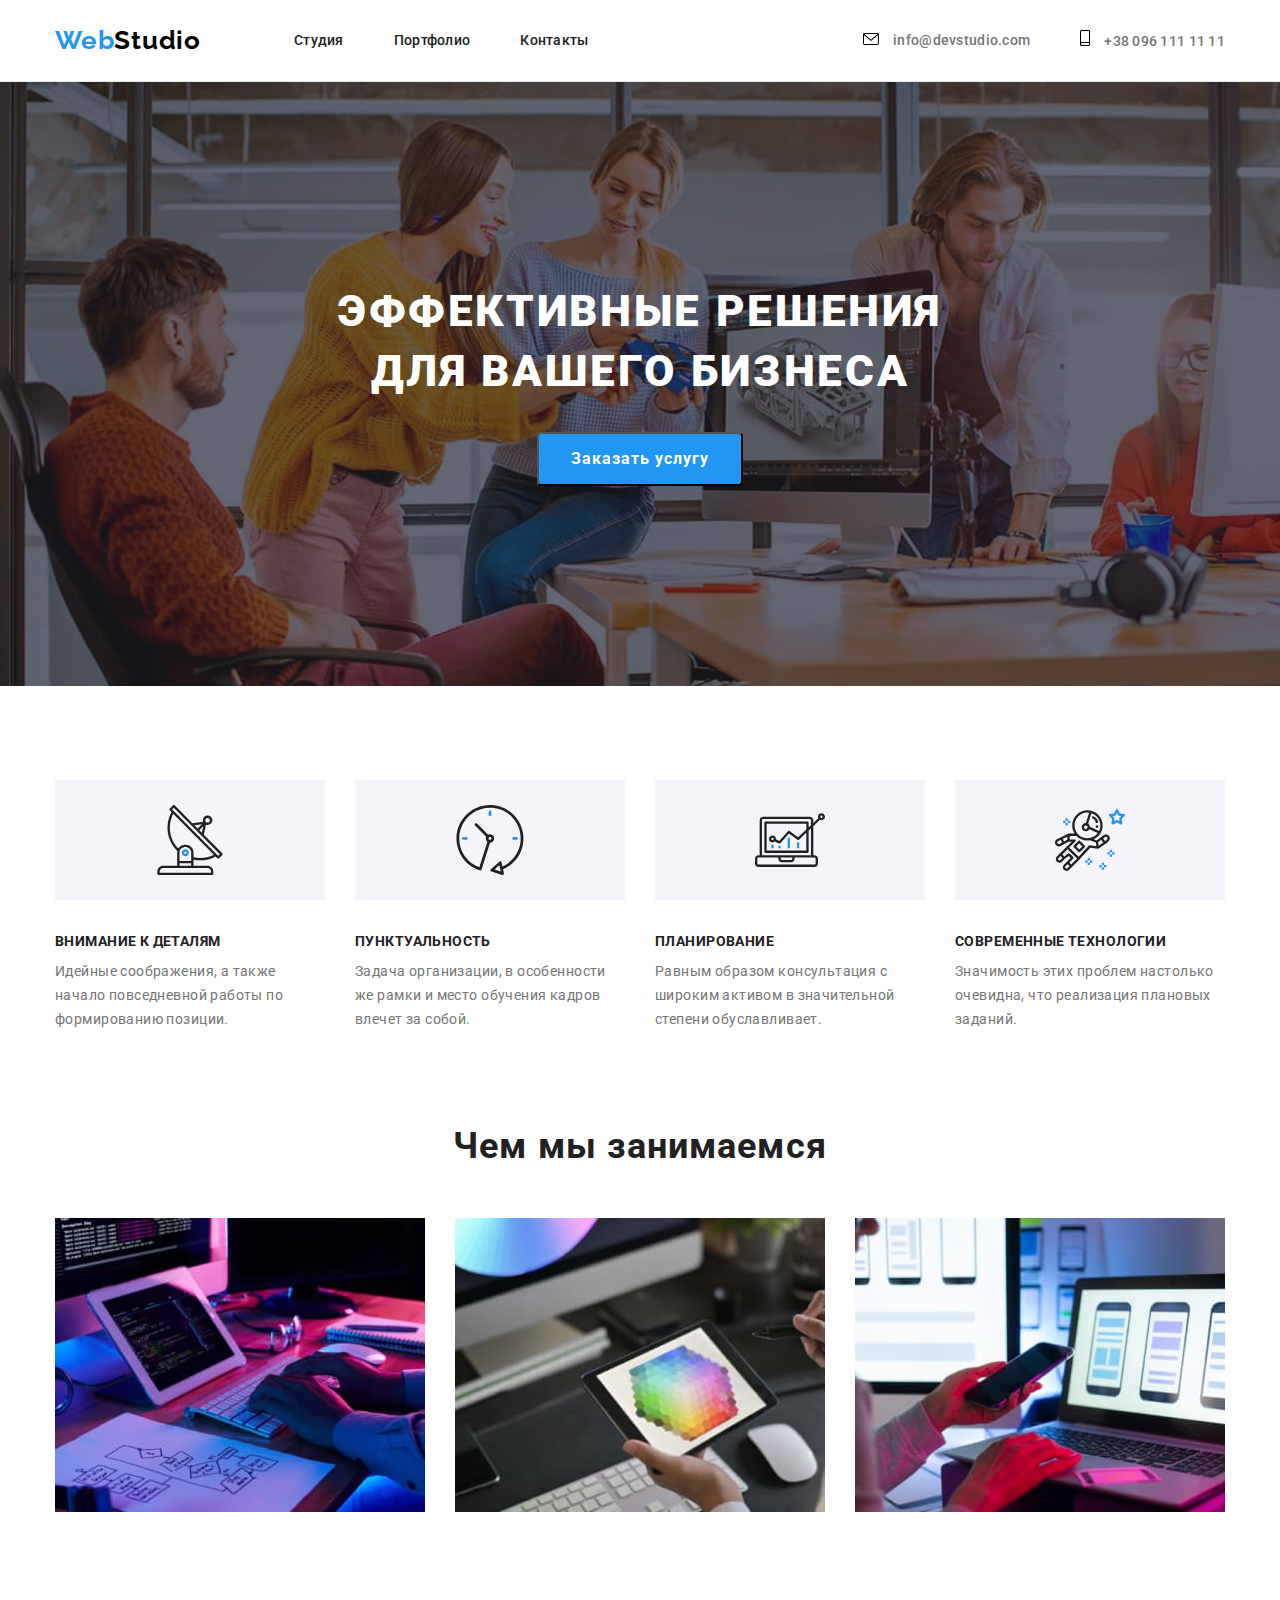
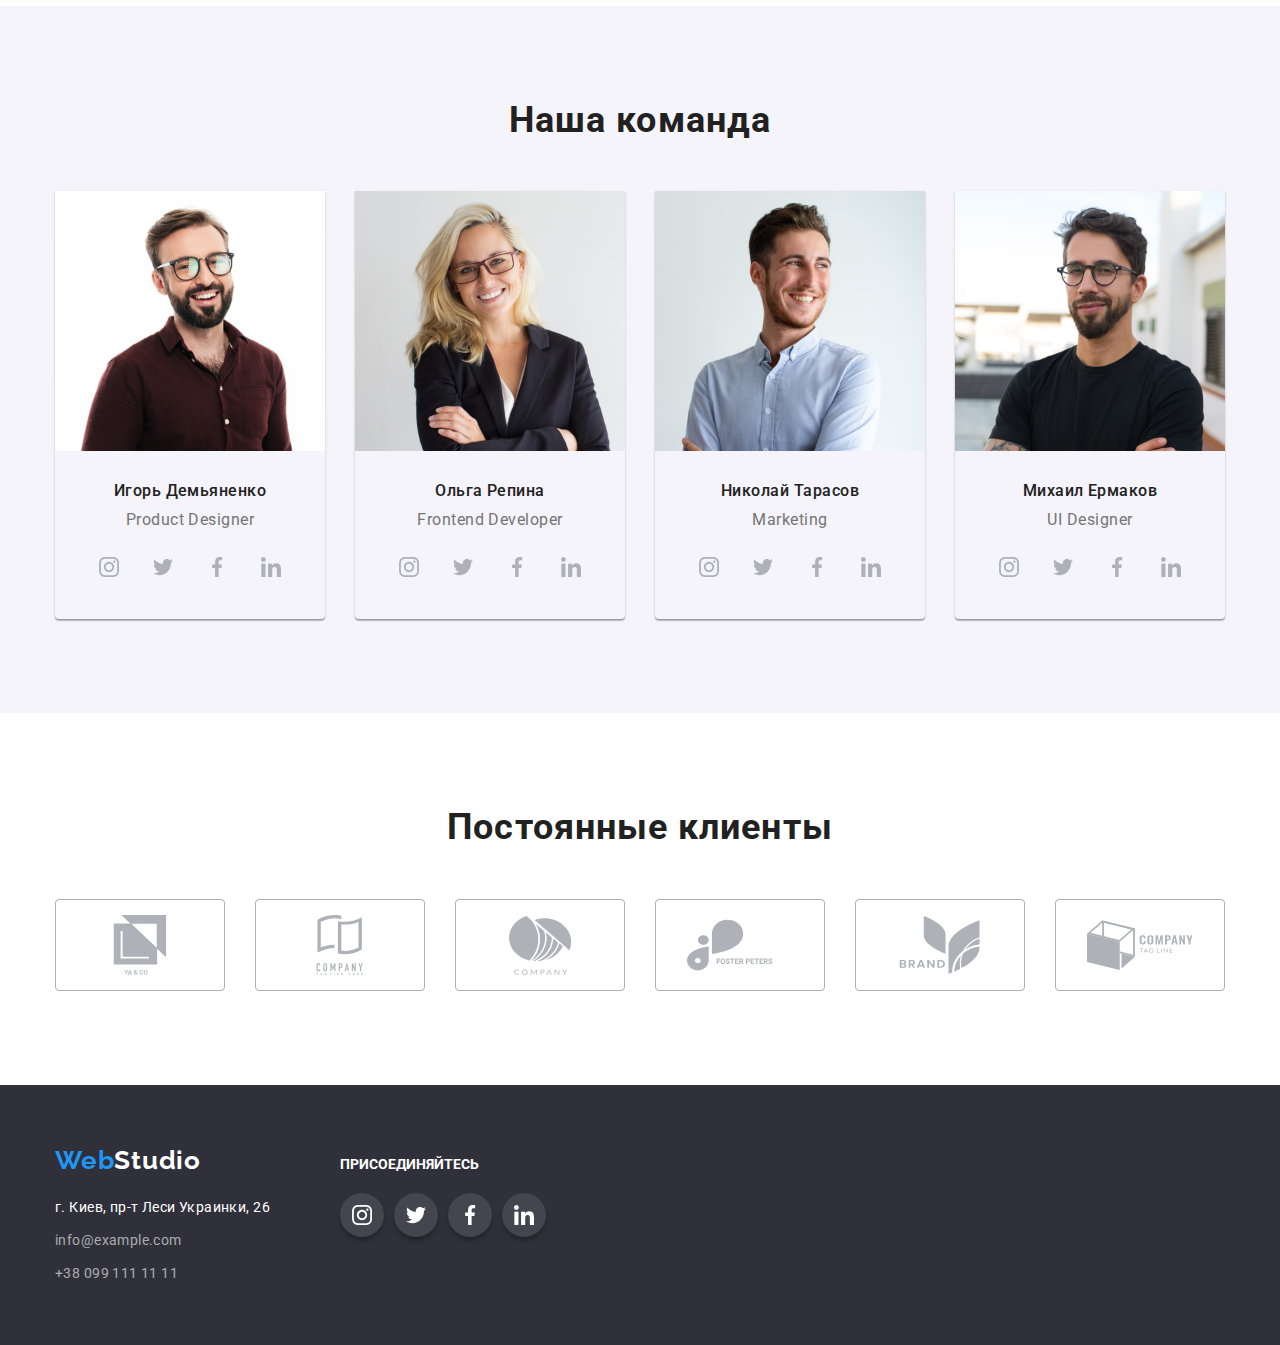
==== index.html @ 536eae1a "hw" ====
<!DOCTYPE html>
<html lang="ru">
  <head>
    <meta charset="UTF-8" />
    <meta http-equiv="X-UA-Compatible" content="IE=edge" />
    <meta name="viewport" content="width=device-width, initial-scale=1.0" />
    <title>Главная</title>
    
    <link rel="preconnect" href="https://fonts.googleapis.com" />
    <link rel="preconnect" href="https://fonts.gstatic.com" crossorigin />
    <link
      href="https://fonts.googleapis.com/css2?family=Raleway:wght@700&family=Roboto:wght@400;500;700;900&display=swap"
      rel="stylesheet"
    />
    <link rel="stylesheet" href="https://cdn.jsdelivr.net/npm/modern-normalize@1.1.0/modern-normalize.min.css">
    <link rel="stylesheet" href="./css/styles.css" />
  </head>
  <body>
    <!--Шапка-->
    <header class="page-header">
      <div class="container page-header-container">
        <nav class="page-nav link">
         <a href="" lang="en" class="logo link"><span class="acsent-logo">Web</span>Studio</a> 
         <ul class="menu-list  list" > 
           <li class="menu-li">
             <a class="menu-link" href="./index.html">Студия</a>
           </li>
           <li class="menu-li">
             <a class="menu-link" href="./portfolio.html">Портфолио</a>
           </li>
           <li class="menu-li">
             <a class="menu-link" href="">Контакты</a>
           </li>
         </ul>
       </nav> 
       <ul class="list contacts-list">
         <li class="contacts-li">
          <svg class="contacts-icon"  width="16" height="12">
            <use href="./images/svg/sprite.svg#e-mail"></use>
          </svg>
         <a class="email link" href="mailto:info@devstudio.com">info@devstudio.com</a>
         </li>
         <li class="contacts-li">
          <svg class="contacts-icon"  width="10" height="16">
            <use href="./images/svg/sprite.svg#smartphone"></use>
          </svg>
         <a class="phone-number link"  href="tel:+380961111111">+38 096 111 11 11</a>
         </li>
       </ul>
       </div> 
    </header>

    <!--Тело-->
    <main class="page-main">
      <section class="hero">
        <div class="container"> 
          <h1 class="hero-title">Эффективные решения для вашего бизнеса</h1>
          <button class="hero-button" type="button" >Заказать услугу</button>
        </div>
      </section>

      <section class="section">
        <div class="container">
          <h2 class="work-process-title" >Как мы работаем</h2>
        <ul class="work-process-list  list">
          <li class="process-list">
              <h3 class="process-list-title">Внимание к деталям</h3>
              <p  class="process-text">
                Идейные соображения, а также начало повседневной работы по
                формированию позиции.
              </p>
          </li>
          <li class="process-list">
            <h3 class="process-list-title" >Пунктуальность</h3>
            <p class="process-text">
              Задача организации, в особенности же рамки и место обучения кадров
              влечет за собой.
            </p>
          </li>
          <li class="process-list">
            <h3 class="process-list-title">Планирование</h3>
            <p class="process-text">
              Равным образом консультация с широким активом в значительной
              степени обуславливает.
            </p>
          </li>
          <li class="process-list">
            <h3 class="process-list-title">Современные технологии</h3>
            <p class="process-text">
              Значимость этих проблем настолько очевидна, что реализация
              плановых заданий.
            </p>
          </li>
        </ul>
        </div>
        
      </section>
      <!--Что мы делаем-->
      <section class="work section">
        <div class="container">
         <h2 class="whatwedo-title">Чем мы занимаемся</h2>
        <ul class="work-list  list">
          <li class="allproducts">
            <a href="">
              <img
                src="./images/whatwedo/photo1.jpg"
                alt="На фото изображен процесс работы за планшетом с клавиатурой"
              />
            </a>
          </li>
          <li class="allproducts">
            <a href="">
              <img
                src="./images/whatwedo/photo2.jpg"
                alt="На фото изображен планшет с цветовой палитрой на экране"
            /></a>
          </li>
          <li class="allproducts">
            <a href="">
              <img
                src="./images/whatwedo/photo3.jpg"
                alt=" На фото изображены  телефон и ноутбук"
            /></a>
          </li>
        </ul> 
        </div>
        
      </section>
      <!--Команда-->
      <section class="team section">
        <div class=" container">
          <h2 class="our-team">Наша команда</h2>
          <ul class="team-list list">
            <li class="team-member">
              <img
                src="./images/team/Igor.jpg"
                alt="Портрет члена команды"
                width="270"
                height="260"
              /> 
              <div class="team-member-div">
                <h3 class="team-member-name">Игорь Демьяненко</h3>
              <p class="job-title" lang="en">Product Designer</p>
              <ul class="social-icon-list list">
                <li class="social-icon-list-item">
                  <a href="" class="social-icon-list-link">
                    <svg class="social-icon-list-icon" width="20" height="20">
                      <use href="./images/svg/sprite.svg#instagram"></use>
                    </svg>
                  </a>
                </li>
                <li class="social-icon-list-item">
                  <a href="" class="social-icon-list-link">
                    <svg class="social-icon-list-icon" width="20" height="20">
                      <use href="./images/svg/sprite.svg#twitter"></use>
                    </svg>
                  </a>
                </li>
                <li class="social-icon-list-item">
                  <a href="" class="social-icon-list-link">
                    <svg class="social-icon-list-icon" width="20" height="20">
                      <use href="./images/svg/sprite.svg#facebook"></use>
                    </svg>
                  </a>
                </li>
                <li class="social-icon-list-item">
                  <a href="" class="social-icon-list-link">
                    <svg class="social-icon-list-icon" width="20" height="20">
                      <use href="./images/svg/sprite.svg#linkedin"></use>
                    </svg>
                  </a>
                </li>
              </ul>
              </div>
            </li>
            <li class="team-member">
              <img
                src="./images/team/Olga.jpg"
                alt="Портрет члена команды"
                width="270"
                height="260"
              />
              <div class="team-member-div">
                <h3 class="team-member-name">Ольга Репина</h3>
                <p class="job-title" lang="en">Frontend Developer</p>
                <ul class="social-icon-list list">
                  <li class="social-icon-list-item">
                    <a href="" class="social-icon-list-link">
                      <svg class="social-icon-list-icon" width="20" height="20">
                        <use href="./images/svg/sprite.svg#instagram"></use>
                      </svg>
                    </a>
                  </li>
                  <li class="social-icon-list-item">
                    <a href="" class="social-icon-list-link">
                      <svg class="social-icon-list-icon" width="20" height="20">
                        <use href="./images/svg/sprite.svg#twitter"></use>
                      </svg>
                    </a>
                  </li>
                  <li class="social-icon-list-item">
                    <a href="" class="social-icon-list-link">
                      <svg class="social-icon-list-icon" width="20" height="20">
                        <use href="./images/svg/sprite.svg#facebook"></use>
                      </svg>
                    </a>
                  </li>
                  <li class="social-icon-list-item">
                    <a href="" class="social-icon-list-link">
                      <svg class="social-icon-list-icon" width="20" height="20">
                        <use href="./images/svg/sprite.svg#linkedin"></use>
                      </svg>
                    </a>
                  </li>
                </ul>
              </div>
            </li>
            <li class="team-member">
              <img
                src="./images/team/Nikola.jpg"
                alt="Портрет члена команды"
                width="270"
                height="260"
              /> 
              <div class="team-member-div">
                <h3 class="team-member-name">Николай Тарасов</h3>
              <p class="job-title" lang="en">Marketing</p>
              <ul class="social-icon-list list">
                <li class="social-icon-list-item">
                  <a href="" class="social-icon-list-link">
                    <svg class="social-icon-list-icon" width="20" height="20">
                      <use href="./images/svg/sprite.svg#instagram"></use>
                    </svg>
                  </a>
                </li>
                <li class="social-icon-list-item">
                  <a href="" class="social-icon-list-link">
                    <svg class="social-icon-list-icon" width="20" height="20">
                      <use href="./images/svg/sprite.svg#twitter"></use>
                    </svg>
                  </a>
                </li>
                <li class="social-icon-list-item">
                  <a href="" class="social-icon-list-link">
                    <svg class="social-icon-list-icon" width="20" height="20">
                      <use href="./images/svg/sprite.svg#facebook"></use>
                    </svg>
                  </a>
                </li>
                <li class="social-icon-list-item">
                  <a href="" class="social-icon-list-link">
                    <svg class="social-icon-list-icon" width="20" height="20">
                      <use href="./images/svg/sprite.svg#linkedin"></use>
                    </svg>
                  </a>
                </li>
              </ul>
              </div>
            </li>
            <li class="team-member">
              <img
                src="./images/team/Mihail.jpg"
                alt="Портрет члена команды"
                width="270"
                height="260"
              />
              <div class="team-member-div">
                <h3 class="team-member-name">Михаил Ермаков</h3>
              <p class="job-title" lang="en">UI Designer</p>
              <ul class="social-icon-list list">
                <li class="social-icon-list-item">
                  <a href="" class="social-icon-list-link">
                    <svg class="social-icon-list-icon" width="20" height="20">
                      <use href="./images/svg/sprite.svg#instagram"></use>
                    </svg>
                  </a>
                </li>
                <li class="social-icon-list-item">
                  <a href="" class="social-icon-list-link">
                    <svg class="social-icon-list-icon" width="20" height="20">
                      <use href="./images/svg/sprite.svg#twitter"></use>
                    </svg>
                  </a>
                </li>
                <li class="social-icon-list-item">
                  <a href="" class="social-icon-list-link">
                    <svg class="social-icon-list-icon" width="20" height="20">
                      <use href="./images/svg/sprite.svg#facebook"></use>
                    </svg>
                  </a>
                </li>
                <li class="social-icon-list-item">
                  <a href="" class="social-icon-list-link">
                    <svg class="social-icon-list-icon" width="20" height="20">
                      <use href="./images/svg/sprite.svg#linkedin"></use>
                    </svg>
                  </a>
                </li>
              </ul>
              </div>
            </li>
          </ul>  
        </div>
      </section>
      <!-- Клиенты-->
      
      <section class="section">
        <div class="container">
          <h2 class="permanent-clients-title">
            Постоянные клиенты
          </h2>
          <ul class="permanent-clients-list list">
            <li class="permanent-clients-li">
              <a  class="permanent-clients-link" href="">
              <svg class="permanent-clients-icon" width="106" height="60">
                <use href="./images/svg/sprite.svg#Client-1"></use>
              </svg>  
              </a>
            </li>
            <li class="permanent-clients-li">
              <a class="permanent-clients-link"  href="">
              <svg class="permanent-clients-icon" width="106" height="60">
                <use href="./images/svg/sprite.svg#Client-2"></use>
              </svg>  
              </a>
            </li>
            <li class="permanent-clients-li">
              <a class="permanent-clients-link"  href="">
                <svg class="permanent-clients-icon" width="106" height="60">
                  <use href="./images/svg/sprite.svg#Client-3"></use>
                </svg>
              </a>
            </li>
            <li class="permanent-clients-li">
              <a class="permanent-clients-link"  href="">
                <svg class="permanent-clients-icon" width="106" height="60">
                  <use href="./images/svg/sprite.svg#Client-4"></use>
                </svg>
              </a>
            </li>
            <li class="permanent-clients-li">
              <a class="permanent-clients-link"  href="">
                <svg class="permanent-clients-icon" width="106" height="60">
                  <use href="./images/svg/sprite.svg#Client-5"></use>
                </svg>
              </a>
            </li>
            <li class="permanent-clients-li">
              <a class="permanent-clients-link"  href="">
               <svg class="permanent-clients-icon" width="106" height="60">
                <use href="./images/svg/sprite.svg#Client-6"></use>
              </svg> 
              </a>
            </li>
          </ul>
        </div>
      </section>
    </main>
    <!--Подвал-->
    <footer class="page-footer link">
      <div class="container footer-container">
        <div class="footer-add-container">
         <a href="" lang="en" class="logo-footer link"
         ><span class="acsent-logo-footer">Web</span>Studio</a>
       <address class="footer-contacts link">
         <ul class="list footer-contacts-list" >
           <li class="footer-contacts-li">
             <a
               href="https://goo.gl/maps/eD5hpA3fQU3kGFGK7"
               target="_blank"
               rel="nooner "
               class="geo link"
               >г. Киев, пр-т Леси Украинки, 26</a
             >
           </li>
           <li class="footer-contacts-li">
             <a class="email-footer  link"  href="mailto:info@example.com">info@example.com</a>
           </li>
           <li class="footer-contacts-li">
             <a  class="phone-number-footer link" href="tel:+380991111111">+38 099 111 11 11</a>
           </li>
         </ul>
       </address>  
        </div>
       <div class="footer-logo">
        <h3 class="footer-social-title">ПРИСОЕДИНЯЙТЕСЬ</h3>
        <ul class="footer-icon-list list">
          <li class="footer-icon-li">
            <a href="" class="footer-icon-link">
              <svg class="footer-icon" width="20" height="20">
                <use href="./images/svg/sprite.svg#instagram"></use>
              </svg>
            </a>
          </li>
          <li class="footer-icon-li">
            <a href="" class="footer-icon-link">
              <svg class="footer-icon" width="20" height="20">
                <use href="./images/svg/sprite.svg#twitter" ></use>
              </svg>
            </a>
          </li>
          <li class="footer-icon-li">
            <a href="" class="footer-icon-link">
              <svg class="footer-icon" width="20" height="20">
                <use href="./images/svg/sprite.svg#facebook"></use>
              </svg>
            </a>
          </li>
          <li class="footer-icon-li">
            <a href="" class="footer-icon-link">
              <svg class="footer-icon" width="20" height="20">
                <use href="./images/svg/sprite.svg#linkedin"></use>
              </svg>
            </a>
          </li>
        </ul>
       </div>
       </div>
      
    </footer>
  </body>
</html>
---- css/styles.css ----
:root {
--primary-font: 'Roboto', sans-serif;
--secondary-font:'Raleway', sans-serif;
--headlines-color: #212121;
--primary-text-color: #757575;
--hover-background-color: #2196F3;
--hover-text-color: #2196F3;
--acsent-logo-color: #2196F3;
--primary-logo-color: #000000;
--hero-background-color: #2F303A;
--text-logo-footer: #ffffff;
--text-color-button-main: #ffffff;
--color-hero-title-h1-main: #ffffff;
--color--process-list-title: #21212121;
}

h1,h2,h3,h4,p {
    margin-top: 0;
    margin-bottom: 0;}

    ul,ol {
        margin-top: 0;
        margin-bottom: 0;
        padding-left: 0;
    }

    img {
        max-width: 100%;
        display: block;
    }

    button {
        cursor: pointer;
    }
.list {
    list-style: none;

}

.link  {
    text-decoration: none;
}

.section {
    padding-top: 94px;
    padding-bottom: 94px;
}

.container {
    width: 1200px;
    margin-left: auto;
    margin-right: auto;
    padding-left: 15px;
    padding-right: 15px;
}
body { 
    font-family: var(--primary-font);
    font-weight: 400;
}


/*=========================HEADER===================*/
.page-header {
    padding-top: 25px;
    padding-bottom: 25px;
    border-bottom:  1px solid #ECECEC;
}

.page-header-container {
    display: flex;
    align-items: center;
}


    .page-nav {
        display: flex;
        align-items: center;
    }

    .menu-list {
        display: flex;
        align-items: center;
    }

    .menu-li:not(:last-child) {
        margin-right: 50px;
    }


    

.logo {
    font-family: var(--secondary-font);
font-weight: 700;
font-size: 26px;
line-height: 1.19;
letter-spacing: 0.03em;
color:var(--primary-logo-color);
margin-right: 93px;
}

.acsent-logo {
    font-family: var(--secondary-font);
font-weight: 700;
font-size: 26px;
line-height: 1.19;
letter-spacing: 0.03em;
color: var(--acsent-logo-color);
}

.menu-link {
    text-decoration: none;
    font-weight: 500;
    font-size: 14px;
    line-height: 1.14;
    letter-spacing: 0.02em;
    color:var(--headlines-color);}
    
.menu-link:hover,
.menu-link:focus {
    color: var(--hover-text-color);
}

.contacts-list {
    display: flex;
    margin-left: auto;
    align-items: center;
    justify-content: center;
}

.contacts-li {
    align-items: center;
    justify-content: center;
}

.contacts-li:not(:last-child) {
margin-right: 50px;
} 

.contacts-li:hover .contacts-icon,
.contacts-li:focus .contacts-icon {
    fill: var(--acsent-logo-color);
}


.email {
font-family: var(--primary-font);
font-weight: 500;
font-size: 14px;
line-height: 1.14;
letter-spacing: 0.02em;
color: var(--primary-text-color);
}

.phone-number {
    font-family: var(--primary-font);
    font-weight: 500;
    font-size: 14px;
    line-height: 1.14;
    letter-spacing: 0.02em;
    color: var(--primary-text-color);
}

.contacts-icon {
    margin-right: 10px;
}

.email:hover,
.email:focus {
    color: var(--hover-text-color);
}
 .phone-number:hover,
 .phone-number:focus {
    color: var(--hover-text-color); 
 }

/*=========================HEADER=====================*/

/* ========================MAIN Studio===================*/
.hero {
    background-color:  var(--hero-background-color);
    text-align: center;
    padding-top: 200px;
    padding-bottom: 200px;
    background-image: linear-gradient(rgba(47, 48, 58, 0.4), rgba(47, 48, 58, 0.4)), url(../images/bg.jpg);
    background-size: cover;
    max-width: 1600px;
    margin: auto;
}

.hero-title{
 width: 696px;   
font-weight: 900;
font-size: 44px;
line-height: 1.36;
text-align: center;
letter-spacing: 0.06em;
text-transform: uppercase;
color: var(--color-hero-title-h1-main);
margin-left: auto;
margin-right: auto; 
margin-bottom: 30px;
}
.hero-button {
font-weight: 700;
font-size: 16px;
line-height: 1.875;
letter-spacing: 0.06em;
color: var(--text-color-button-main);
background-color: var(--hover-background-color);
border-radius: 4px;
cursor: pointer;
padding-top: 10px;
padding-right: 32px;
padding-bottom: 10px;
padding-left: 32px;
justify-content: center;
margin-left: auto;
margin-right: auto;
}


.work {
    padding-top: 0;
}

.work-container {
    display: flex;
    flex-wrap: wrap;
}

.hero-button:hover,
.hero-button:focus{
    background-color: var(--hover-background-color);
    color: var(--text-color-button-main);
    box-shadow: 0px 4px 4px rgba(0, 0, 0, 0.15);
    }

.work-process-title {
    visibility: hidden;
}
 .process-list-title {
    font-weight: 700;
    font-size: 14px;
    line-height: 1.14;
    letter-spacing: 0.03em;
    text-transform: uppercase;
    color: var(--headlines-color);
 }

 .process-text {
font-size: 14px;
line-height: 1.71;
letter-spacing: 0.03em;
color: var(--primary-text-color);
 }
 

.work-process-title {
    position: absolute; 
    width: 1px; 
    height: 1px; 
    margin: -1px; 
    border: 0; 
    padding: 0; 
    white-space: nowrap; 
    clip-path: inset(100%); 
    clip: rect(0 0 0 0); 
    overflow: hidden;
}


.work-process-div {
    display: flex;
    
}

.work-process-list {
    display: flex;
}



.process-list-title {
    margin-bottom: 10px;
}


.process-list:nth-child(1):before {
    content: '';
    background-image: url(../images/svg/antenna.svg);}

    .process-list:nth-child(2):before {
        content: '';
        background-image: url(../images/svg/clock.svg);}

        .process-list:nth-child(3):before {
            content: '';
            background-image: url(../images/svg/diagram.svg);}

            .process-list:nth-child(4):before {
                content: '';
                background-image: url(../images/svg/astronaut.svg);}

.process-list::before {
    content: '';
    height: 120px;
    width: 270px;
    background-color: 
    #F5F4FA ;
    background-repeat: no-repeat;
    background-position: center center;
    display: inline-block;
    margin-bottom: 30px;
}

.process-list:not(:last-child) {
margin-right: 30px;
}


.whatwedo-title {
    font-weight: 700;
    font-size: 36px;
    line-height: 1.16;
    text-align: center;
    letter-spacing: 0.03em;
    color: var(--headlines-color);
    margin-bottom: 50px;
    }
    


.work-list {
    display: flex;
    flex-wrap: wrap;
    gap: 30px;

}

.team {
    background-color: #F5F4FA;;
}


.team-list {
    display: flex;
    flex-wrap: wrap;
    gap: 30px;
}

.our-team {
font-weight: 700;
font-size: 36px;
line-height: 1.16;
text-align: center;
letter-spacing: 0.03em;
color: var(--headlines-color);
margin-bottom: 50px;
margin-left: auto;
margin-right: auto;
}

.team-member {
    flex-basis: calc((100% - 90px) / 4);
    box-shadow: 0px 1px 3px rgba(0, 0, 0, 0.12), 0px 1px 1px rgba(0, 0, 0, 0.14), 0px 2px 1px rgba(0, 0, 0, 0.2);
border-radius: 0px 0px 4px 4px;
}

.team-member-name {
    
    font-weight: 500;
    font-size: 16px;
    line-height: 1.1875;
    text-align: center;
    letter-spacing: 0.03em;
    color: var(--headlines-color);
    margin-bottom: 10px;

}

.team-member-div {
    padding-top: 30px;
    padding-bottom:30px;
    border: ;
}

.job-title {
font-weight: 400;
font-size: 16px;
line-height: 1.1875;
text-align: center;
letter-spacing: 0.03em;

color:var(--primary-text-color);
}

.social-icon-list {
    display: flex;
    justify-content: center;
    gap: 10px;
    margin-top: 16px;
}


.social-icon-list-link {
    display: flex;
    justify-content: center;
    align-items: center;
    width: 44px;
    height: 44px;
    border-radius: 50%;
}

.social-icon-list-icon {
    fill: #AFB1B8;
}

.social-icon-list-link:hover,
.social-icon-list-link:focus {
    background-color: #2196F3;}

.social-icon-list-link:hover .social-icon-list-icon,
.social-icon-list-link:focus .social-icon-list-icon {
    fill: #FFFFFF;
}


/* ======================Client=============================*/

.permanent-clients-title {
font-weight: 700;
font-size: 36px;
line-height: 1.16;
text-align: center;
letter-spacing: 0.03em;
color: var(--headlines-color);
margin-bottom: 50px;
}
.permanent-clients-list {
    display: flex;
    gap: 30px;
    justify-content: center;
}
.permanent-clients-link {
    display: flex;
    justify-content: space-between;
    align-items: center;
    width: 170px;
    height: 92px;
    border: 1px solid #AFB1B8;
    border-radius: 4px;
    justify-content: center;
    align-items: center;

}
.permanent-clients-icon {
    fill: #AFB1B8;
}

.permanent-clients-link:hover .permanent-clients-icon,
.permanent-clients-link:focus .permanent-clients-icon {
    fill: var(--acsent-logo-color);
}

.permanent-clients-link:hover,
.permanent-clients-link:focus {
    border: 1px solid var(--acsent-logo-color)
}



/*=========================/Client========================*/



/*==========================/MAIN STUDIO=====================*/
/*<============================MAIN PORTFOLIO=================*/

.protfolio-main-container {
    display: flex;
}

.portfolio-main-container {
    background-color: #E5E5E5;;
}

.all-button {
    display: flex;
    align-items: center;
    justify-content: center;
    margin-bottom: 56px;
}

.products-button {
    font-family: var(--primary-font);
    font-weight:  500;
    font-size: 16px;
    line-height: 1.625;
    letter-spacing: 0.03em;
    color: var(--headlines-color);
    cursor: pointer;
    border-radius: 4px;
    padding-top: 6px;
    padding-left: 22px;
    padding-bottom: 6px;
    padding-right: 22px;
}


.products-button-list:not(:last-child)  {
    margin-right: 8px;
}

.products-button:hover,
.products-button:focus {
color:var(--text-color-button-main) ;
background-color: var(--hover-background-color);
box-shadow: 0px 3px 1px rgba(0, 0, 0, 0.1), 0px 1px 2px rgba(0, 0, 0, 0.08), 0px 2px 2px rgba(0, 0, 0, 0.12);
}




.products-list {
    display: flex;
    flex-wrap: wrap;
    gap: 30px;
}

.products-list-li {
    flex-basis: calc((100% - 60px) / 3);
}


.products-dickription-list {
    padding-top: 20px;
    border: 1px solid #EEEEEE;
    padding-left: 24px;
    padding-right: 24px;
    padding-bottom: 20px;
}

.title-products {
    position: absolute; 
    width: 1px; 
    height: 1px; 
    margin: -1px; 
    border: 0; 
    padding: 0; 
    white-space: nowrap; 
    clip-path: inset(100%); 
    clip: rect(0 0 0 0); 
    overflow: hidden;
}

.products-text {
font-size: 16px;
line-height: 1.875;
letter-spacing: 0.03em;

color: var(--primary-text-color);
}

.products-title {
font-weight: 700;
font-size: 18px;
line-height: 2;
letter-spacing: 0.06em;
color: var(--headlines-color);
margin-bottom: 4px;
}

/*<=============================MAIN PORTFOLIO==================*/


/*==============================Footer========================*/

.page-footer {
    background-color: #2F303A;
    padding-top: 60px;
    padding-bottom: 60px;
}

.footer-container {
    display: flex;
}

.logo-footer {
    font-family: var(--secondary-font);
font-weight: 700;
font-size: 26px;
line-height: 1.19;
letter-spacing: 0.03em;
color: var(--text-logo-footer);
}

.footer-contacts {
    margin-top: 20px;
}

.acsent-logo-footer {
    font-family: var(--secondary-font);
font-weight: 700;
font-size: 26px;
line-height: 1.19;
letter-spacing: 0.03em;
color: var(--acsent-logo-color);
}

 .footer-contacts .geo {
font-style: normal;
    font-weight: 400;
font-size: 14px;
line-height: 1.7;
letter-spacing: 0.03em;
color: #FFFFFF;
}

.footer-contacts {
    font-style: normal;
}

.geo {
    margin-bottom: 9px;
}

.footer-contacts-list {
    display: flex;
    flex-direction: column;
}

.footer-contacts-li:not(:last-child) {
    margin-bottom: 9px;
}

.email-footer {
font-size: 14px;
line-height: 1.7;
letter-spacing: 0.03em;
color: rgba(255, 255, 255, 0.6);
margin-bottom: 9px;
}

.phone-number-footer {
font-size: 14px;
line-height: 1.7;
letter-spacing: 0.03em;
color: rgba(255, 255, 255, 0.6);
margin-bottom: 9px;  
}


.geo:hover,
.geo:focus{
    color: var(--hover-text-color);
}

.email-footer:hover,
.email-footer:focus {
    color: var(--hover-text-color);
}


.phone-number-footer:hover,
.phone-number-footer:focus {
    color: var(--hover-text-color);
}

.footer-social-title {
        font-weight: 700;
        font-size: 14px;
        line-height: 1.14;
        text-transform: uppercase;
        color: var(--text-logo-footer);
         margin-bottom: 20px;
}

.footer-logo {
    padding-top: 12px;
}
.footer-add-container {
    margin-right: 70px;
}

.footer-icon-list {
    display: flex;
    justify-content: center;
    gap: 10px;
}

.footer-icon-link {
    display: flex;
    justify-content: center;
    align-items: center;
    width: 44px;
    height: 44px;
    border-radius: 50%;
    background: rgba(255, 255, 255, 0.1);
box-shadow: 0px 4px 4px rgba(0, 0, 0, 0.25);
}

.footer-icon {
    fill: var(--text-color-button-main);
}


.footer-icon-link:hover .footer-icon,
.footer-icon-link:focus .footer-icon {
    fill: var(--text-logo-footer);
}


.footer-icon-link:hover,
.footer-icon-link:focus {
    background-color: var(--acsent-logo-color);
}








/*==============================Footer========================*/
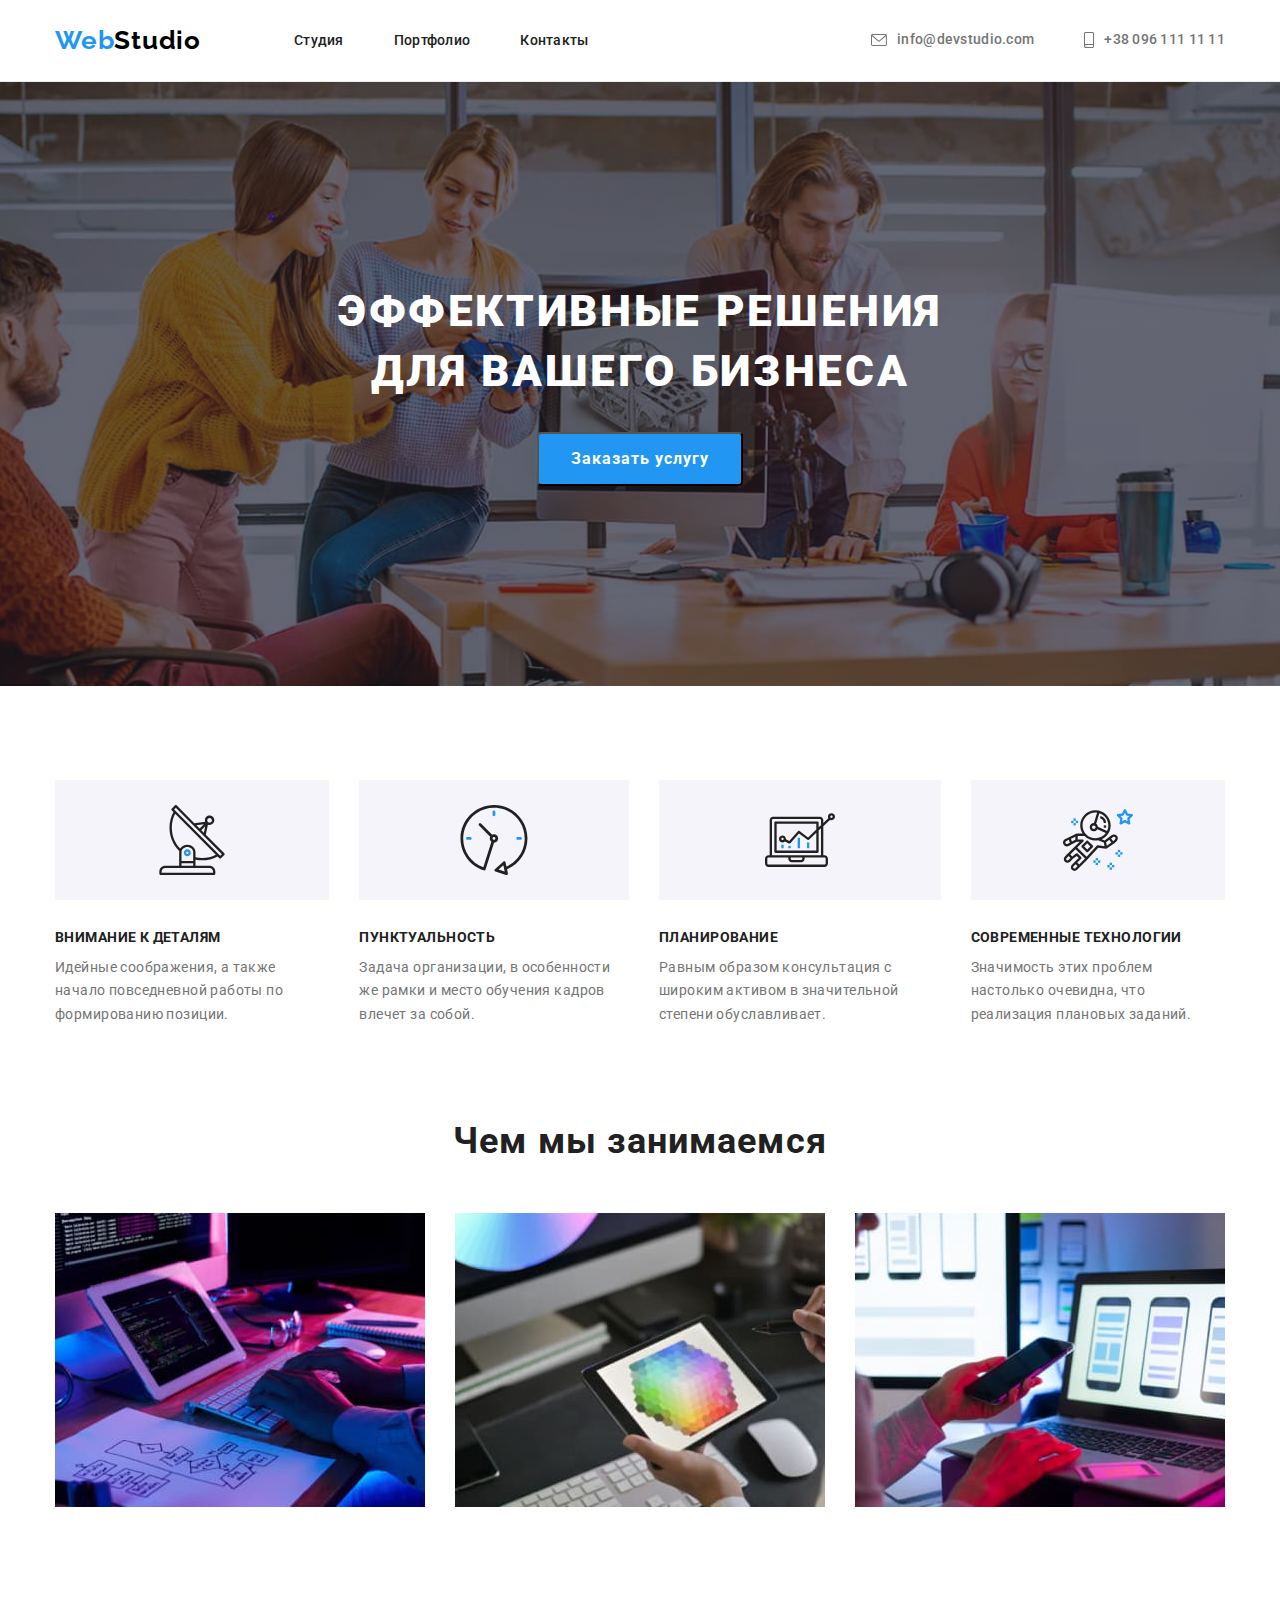
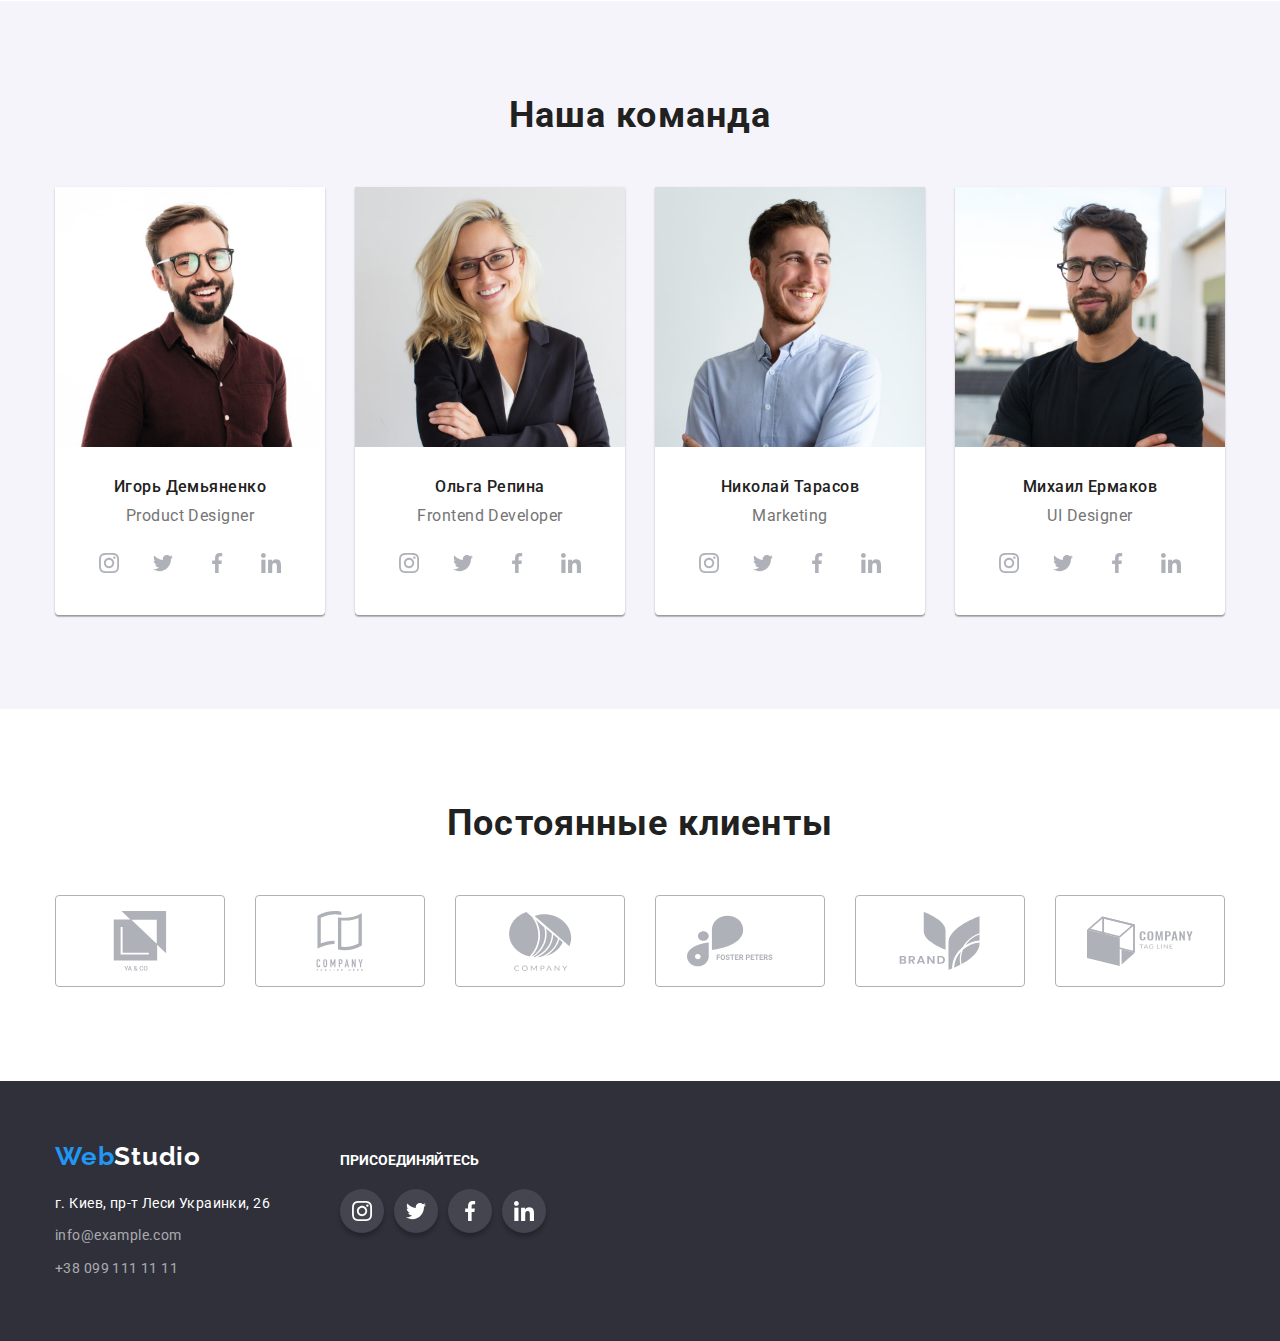
==== commit 36ad44fc: "fixed mistake" ====
--- a/index.html
+++ b/index.html
@@ -35,16 +35,19 @@
        </nav> 
        <ul class="list contacts-list">
          <li class="contacts-li">
-          <svg class="contacts-icon"  width="16" height="12">
+          
+         <a class="email link" href="mailto:info@devstudio.com"><svg class="contacts-icon"  width="16" height="12">
             <use href="./images/svg/sprite.svg#e-mail"></use>
-          </svg>
-         <a class="email link" href="mailto:info@devstudio.com">info@devstudio.com</a>
+          </svg> info@devstudio.com</a>
          </li>
          <li class="contacts-li">
+        
+         <a class="phone-number link"  href="tel:+380961111111">
           <svg class="contacts-icon"  width="10" height="16">
             <use href="./images/svg/sprite.svg#smartphone"></use>
           </svg>
-         <a class="phone-number link"  href="tel:+380961111111">+38 096 111 11 11</a>
+          +38 096 111 11 11
+         </a>
          </li>
        </ul>
        </div> 
@@ -64,6 +67,11 @@
           <h2 class="work-process-title" >Как мы работаем</h2>
         <ul class="work-process-list  list">
           <li class="process-list">
+            <div class="icon-container">
+              <svg class="work-icon" width="70" height="70">
+                <use href="./images/svg/sprite.svg#antenna"></use>
+              </svg>
+            </div>
               <h3 class="process-list-title">Внимание к деталям</h3>
               <p  class="process-text">
                 Идейные соображения, а также начало повседневной работы по
@@ -71,6 +79,11 @@
               </p>
           </li>
           <li class="process-list">
+            <div class="icon-container">
+              <svg class="work-icon" width="70" height="70">
+                <use href="./images/svg/sprite.svg#clock"></use>
+              </svg>
+            </div>
             <h3 class="process-list-title" >Пунктуальность</h3>
             <p class="process-text">
               Задача организации, в особенности же рамки и место обучения кадров
@@ -78,6 +91,11 @@
             </p>
           </li>
           <li class="process-list">
+            <div class="icon-container">
+              <svg class="work-icon" width="70" height="70">
+                <use href="./images/svg/sprite.svg#diagram"></use>
+              </svg>
+            </div>
             <h3 class="process-list-title">Планирование</h3>
             <p class="process-text">
               Равным образом консультация с широким активом в значительной
@@ -85,6 +103,11 @@
             </p>
           </li>
           <li class="process-list">
+            <div class="icon-container">
+              <svg class="work-icon" width="70" height="70">
+                <use href="./images/svg/sprite.svg#astronaut"></use>
+              </svg>
+            </div>
             <h3 class="process-list-title">Современные технологии</h3>
             <p class="process-text">
               Значимость этих проблем настолько очевидна, что реализация
--- a/css/styles.css
+++ b/css/styles.css
@@ -144,6 +144,8 @@
 
 
 .email {
+    display: flex;
+    align-items: center;
 font-family: var(--primary-font);
 font-weight: 500;
 font-size: 14px;
@@ -153,6 +155,8 @@
 }
 
 .phone-number {
+    display: flex;
+    align-items: center;
     font-family: var(--primary-font);
     font-weight: 500;
     font-size: 14px;
@@ -163,6 +167,8 @@
 
 .contacts-icon {
     margin-right: 10px;
+    fill: 
+    #757575;
 }
 
 .email:hover,
@@ -185,6 +191,8 @@
     background-image: linear-gradient(rgba(47, 48, 58, 0.4), rgba(47, 48, 58, 0.4)), url(../images/bg.jpg);
     background-size: cover;
     max-width: 1600px;
+    background-position: center;
+    background-repeat: no-repeat;
     margin: auto;
 }
 
@@ -279,6 +287,15 @@
     display: flex;
 }
 
+.icon-container {
+    display: flex;
+    justify-content: center;
+    align-items: center;
+    background-color: #F5F4FA;;
+    height: 120px;
+    margin-bottom: 30px;
+}
+
 
 
 .process-list-title {
@@ -286,33 +303,6 @@
 }
 
 
-.process-list:nth-child(1):before {
-    content: '';
-    background-image: url(../images/svg/antenna.svg);}
-
-    .process-list:nth-child(2):before {
-        content: '';
-        background-image: url(../images/svg/clock.svg);}
-
-        .process-list:nth-child(3):before {
-            content: '';
-            background-image: url(../images/svg/diagram.svg);}
-
-            .process-list:nth-child(4):before {
-                content: '';
-                background-image: url(../images/svg/astronaut.svg);}
-
-.process-list::before {
-    content: '';
-    height: 120px;
-    width: 270px;
-    background-color: 
-    #F5F4FA ;
-    background-repeat: no-repeat;
-    background-position: center center;
-    display: inline-block;
-    margin-bottom: 30px;
-}
 
 .process-list:not(:last-child) {
 margin-right: 30px;
@@ -365,6 +355,7 @@
     flex-basis: calc((100% - 90px) / 4);
     box-shadow: 0px 1px 3px rgba(0, 0, 0, 0.12), 0px 1px 1px rgba(0, 0, 0, 0.14), 0px 2px 1px rgba(0, 0, 0, 0.2);
 border-radius: 0px 0px 4px 4px;
+background-color: #FFFFFF;
 }
 
 .team-member-name {
@@ -500,11 +491,13 @@
     letter-spacing: 0.03em;
     color: var(--headlines-color);
     cursor: pointer;
+    border: transparent;
     border-radius: 4px;
     padding-top: 6px;
     padding-left: 22px;
     padding-bottom: 6px;
     padding-right: 22px;
+    background-color: #F5F4FA;;
 }
 
 
@@ -571,6 +564,12 @@
 margin-bottom: 4px;
 }
 
+
+.products-list-li:hover, 
+.products-list-li:focus {
+    box-shadow: 0px 1px 1px rgba(0, 0, 0, 0.12), 0px 4px 4px rgba(0, 0, 0, 0.06), 1px 4px 6px rgba(0, 0, 0, 0.16);
+}
+
 /*<=============================MAIN PORTFOLIO==================*/
 
 
@@ -584,6 +583,7 @@
 
 .footer-container {
     display: flex;
+    align-items: baseline;
 }
 
 .logo-footer {
@@ -676,9 +676,7 @@
          margin-bottom: 20px;
 }
 
-.footer-logo {
-    padding-top: 12px;
-}
+
 .footer-add-container {
     margin-right: 70px;
 }
